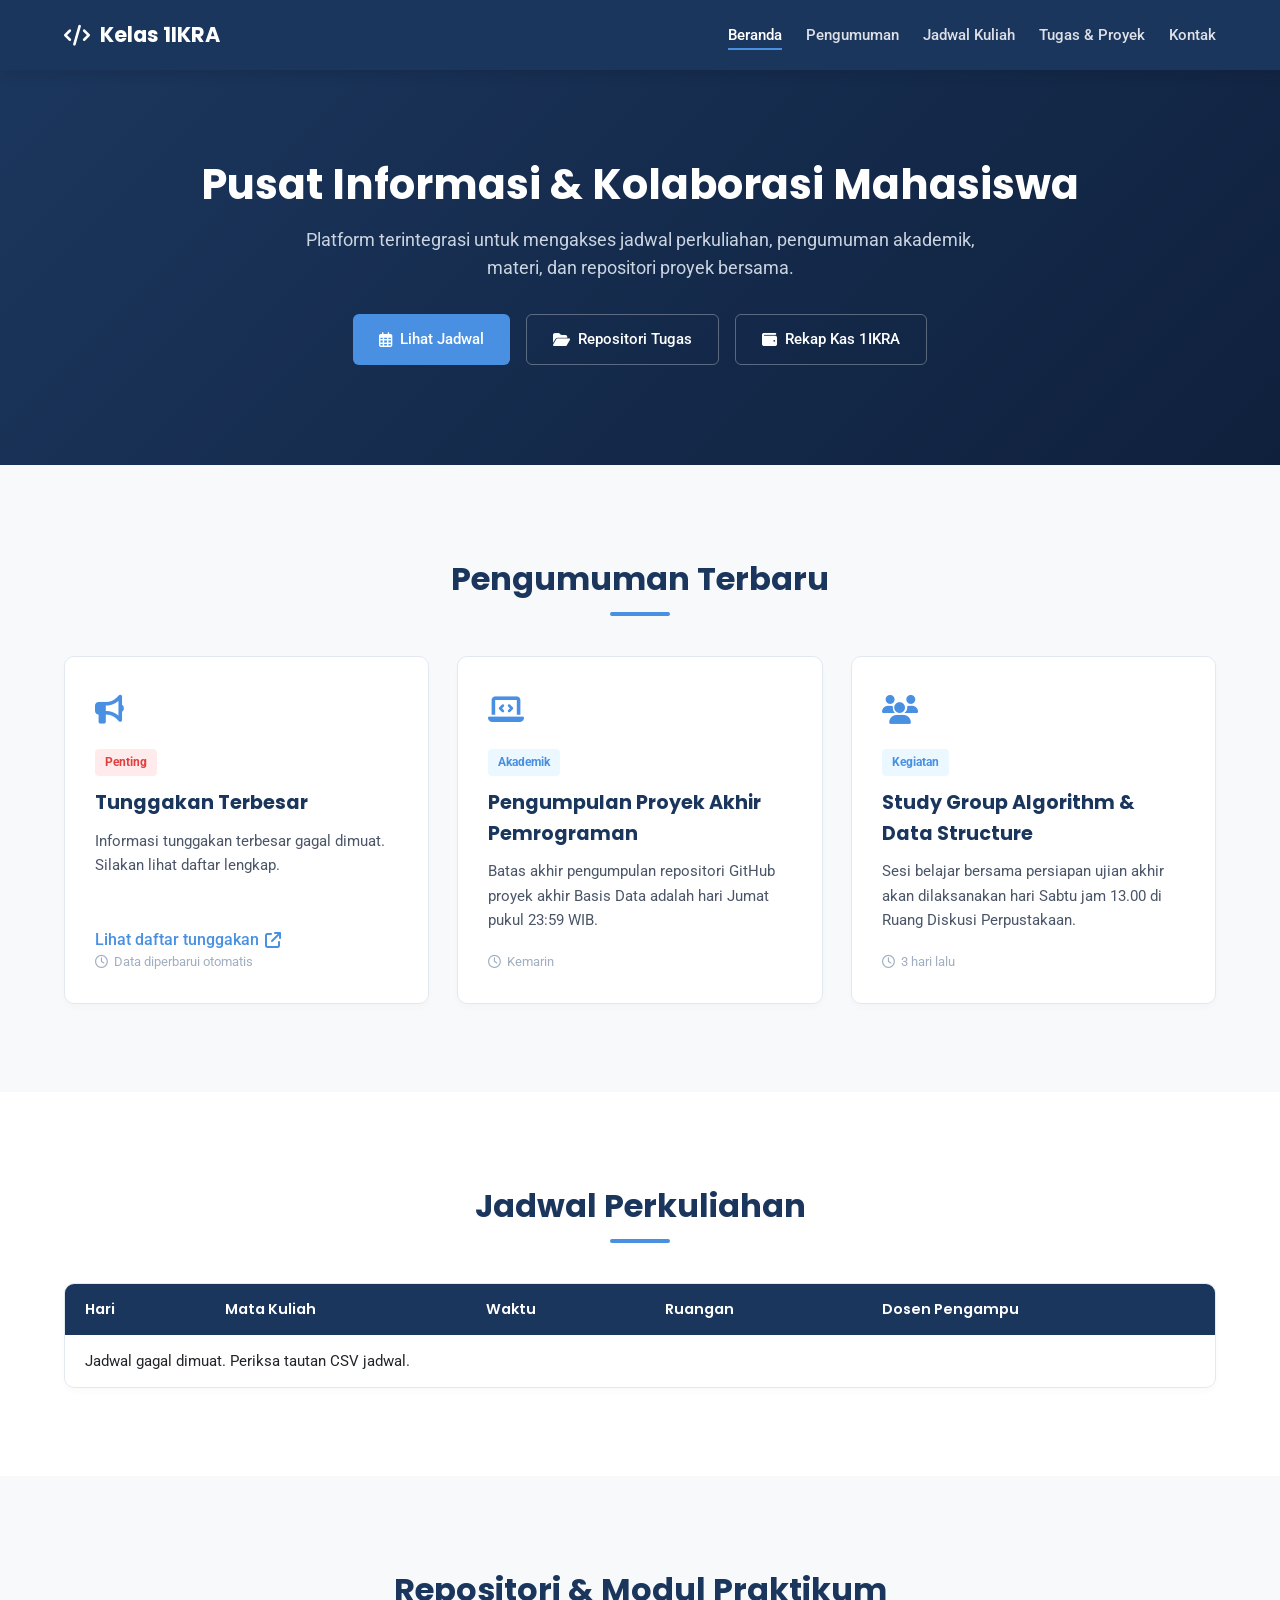
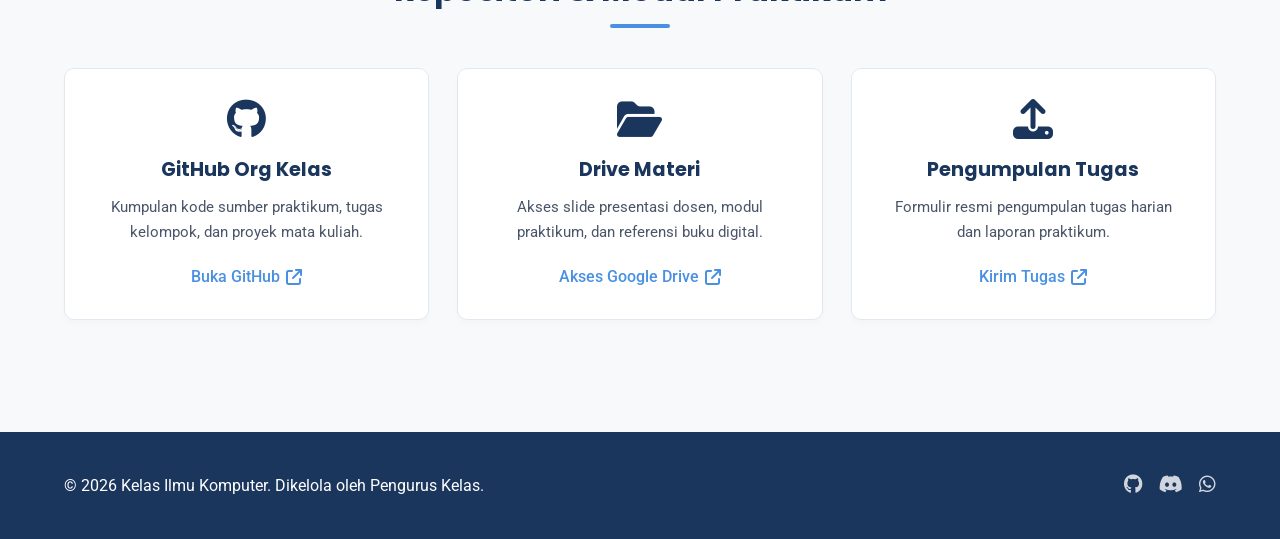
==== index.html @ df9030ff "perubahan2" ====
<!doctype html>
<html lang="id">
  <head>
    <meta charset="UTF-8" />
    <meta name="viewport" content="width=device-width, initial-scale=1.0" />
    <title>Ilmu Komputer - Portal Kelas</title>

    <link rel="preconnect" href="https://fonts.googleapis.com" />
    <link rel="preconnect" href="https://fonts.gstatic.com" crossorigin />
    <link
      href="https://fonts.googleapis.com/css2?family=Poppins:wght@600;700&family=Roboto:wght@400;500;700&display=swap"
      rel="stylesheet"
    />
    <link
      rel="stylesheet"
      href="https://cdnjs.cloudflare.com/ajax/libs/font-awesome/6.4.0/css/all.min.css"
    />
    <link rel="stylesheet" href="style.css" />
  </head>
  <body>
    <header>
      <div class="container nav-container">
        <a href="#" class="logo"> <i class="fa-solid fa-code"></i>Kelas 1IKRA</a>

        <button
          class="mobile-menu-btn"
          id="mobileMenuBtn"
          aria-label="Toggle Navigation"
        >
          <i class="fa-solid fa-bars"></i>
        </button>

        <nav aria-label="Navigasi utama">
          <ul class="nav-links" id="navLinks">
            <li><a href="#beranda" class="active">Beranda</a></li>
            <li><a href="#pengumuman">Pengumuman</a></li>
            <li><a href="#jadwal">Jadwal Kuliah</a></li>
            <li><a href="#tugas">Tugas & Proyek</a></li>
            <li><a href="#kontak">Kontak</a></li>
          </ul>
        </nav>
      </div>
    </header>

    <section class="hero" id="beranda">
      <div class="container">
        <h1>Pusat Informasi & Kolaborasi Mahasiswa</h1>
        <p>
          Platform terintegrasi untuk mengakses jadwal perkuliahan, pengumuman
          akademik, materi, dan repositori proyek bersama.
        </p>
        <div class="hero-buttons">
          <a href="#jadwal" class="btn btn-primary"
            ><i class="fa-regular fa-calendar-days"></i> Lihat Jadwal</a
          >
          <a href="#tugas" class="btn btn-outline"
            ><i class="fa-solid fa-folder-open"></i> Repositori Tugas</a
          >
          <a href="kas.html#ringkasan" class="btn btn-outline"
            ><i class="fa-solid fa-wallet"></i> Rekap Kas 1IKRA</a
          >
        </div>
      </div>
    </section>

    <section class="section" id="pengumuman">
      <div class="container">
        <h2 class="section-title">Pengumuman Terbaru</h2>
        <div class="grid-3">
          <div class="card">
            <div class="card-icon"><i class="fa-solid fa-bullhorn"></i></div>
            <span class="tag tag-urgent">Penting</span>
            <h3 id="tunggakan-announcement-title">Tunggakan Terbesar</h3>
            <p id="tunggakan-announcement-message">
              Memuat informasi tunggakan terbesar...
            </p>
            <a
              href="kas.html#tukang-nunggak"
              class="link-btn"
              >Lihat daftar tunggakan
              <i class="fa-solid fa-arrow-up-right-from-square"></i
            ></a>
            <small class="card-date"
              ><i class="fa-regular fa-clock"></i> Data diperbarui otomatis</small
            >
          </div>
          <div class="card">
            <div class="card-icon"><i class="fa-solid fa-laptop-code"></i></div>
            <span class="tag tag-info">Akademik</span>
            <h3>Pengumpulan Proyek Akhir Pemrograman</h3>
            <p>
              Batas akhir pengumpulan repositori GitHub proyek akhir Basis Data
              adalah hari Jumat pukul 23:59 WIB.
            </p>
            <small class="card-date"
              ><i class="fa-regular fa-clock"></i> Kemarin</small
            >
          </div>
          <div class="card">
            <div class="card-icon"><i class="fa-solid fa-users"></i></div>
            <span class="tag tag-info">Kegiatan</span>
            <h3>Study Group Algorithm & Data Structure</h3>
            <p>
              Sesi belajar bersama persiapan ujian akhir akan dilaksanakan hari
              Sabtu jam 13.00 di Ruang Diskusi Perpustakaan.
            </p>
            <small class="card-date"
              ><i class="fa-regular fa-clock"></i> 3 hari lalu</small
            >
          </div>
        </div>
      </div>
    </section>

    <section class="section section-alt" id="jadwal">
      <div class="container">
        <h2 class="section-title">Jadwal Perkuliahan</h2>
        <div class="table-container">
          <table class="schedule-table">
            <thead>
              <tr>
                <th>Hari</th>
                <th>Mata Kuliah</th>
                <th>Waktu</th>
                <th>Ruangan</th>
                <th>Dosen Pengampu</th>
              </tr>
            </thead>
            <tbody>
              <tr>
                <td colspan="5">Memuat jadwal...</td>
              </tr>
            </tbody>
          </table>
        </div>
      </div>
    </section>

    <section class="section" id="tugas">
      <div class="container">
        <h2 class="section-title">Repositori & Modul Praktikum</h2>
        <div class="grid-3">
          <div class="card resource-card">
            <i class="fa-brands fa-github resource-icon"></i>
            <h3>GitHub Org Kelas</h3>
            <p>
              Kumpulan kode sumber praktikum, tugas kelompok, dan proyek mata
              kuliah.
            </p>
            <a href="#" class="link-btn"
              >Buka GitHub <i class="fa-solid fa-arrow-up-right-from-square"></i
            ></a>
          </div>
          <div class="card resource-card">
            <i class="fa-solid fa-folder-open resource-icon"></i>
            <h3>Drive Materi</h3>
            <p>
              Akses slide presentasi dosen, modul praktikum, dan referensi buku
              digital.
            </p>
            <a href="#" class="link-btn"
              >Akses Google Drive
              <i class="fa-solid fa-arrow-up-right-from-square"></i
            ></a>
          </div>
          <div class="card resource-card">
            <i class="fa-solid fa-upload resource-icon"></i>
            <h3>Pengumpulan Tugas</h3>
            <p>
              Formulir resmi pengumpulan tugas harian dan laporan praktikum.
            </p>
            <a
              href="https://elearning2.universitasputrabangsa.ac.id/"
              class="link-btn"
              target="_blank"
              rel="noopener noreferrer"
              >Kirim Tugas <i class="fa-solid fa-arrow-up-right-from-square"></i
            ></a>
          </div>
        </div>
      </div>
    </section>

    <footer id="kontak">
      <div class="container footer-content">
        <p>&copy; 2026 Kelas Ilmu Komputer. Dikelola oleh Pengurus Kelas.</p>
        <div class="social-links">
          <a href="#" aria-label="GitHub"
            ><i class="fa-brands fa-github"></i
          ></a>
          <a href="#" aria-label="Discord"
            ><i class="fa-brands fa-discord"></i
          ></a>
          <a href="https://wa.me/6283817067681" aria-label="WhatsApp Group"
            ><i class="fa-brands fa-whatsapp"></i
          ></a>
        </div>
      </div>
    </footer>

    <script src="script.js"></script>
  </body>
</html>
---- style.css ----
/* ==========================================
   1. VARIABEL WARNA & FONT
   ========================================== */
:root {
    --bg-navy: #1B365D;       /* Biru Navy (Header & Identitas) */
    --accent-blue: #4A90E2;   /* Biru Muda (Tombol / Link) */
    --bg-light: #F8F9FA;      /* Abu-abu/Putih (Latar Belakang) */
    --text-dark: #212529;     /* Teks Utama */
    --white: #FFFFFF;
    --border-color: #E2E8F0;
    --tag-urgent-bg: #FFEBEB;
    --tag-urgent-color: #E53E3E;
    
    --font-heading: 'Poppins', sans-serif;
    --font-body: 'Roboto', sans-serif;
}

/* ==========================================
   2. RESET & STILISASI DASAR
   ========================================== */
* {
    margin: 0;
    padding: 0;
    box-sizing: border-box;
}

html {
    scroll-behavior: smooth;
}

body {
    font-family: var(--font-body);
    background-color: var(--bg-light);
    color: var(--text-dark);
    line-height: 1.6;
}

h1, h2, h3, h4, h5, h6 {
    font-family: var(--font-heading);
    color: var(--bg-navy);
}

a {
    text-decoration: none;
    color: var(--accent-blue);
    transition: all 0.3s ease;
}

a:hover {
    opacity: 0.85;
}

.container {
    width: 90%;
    max-width: 1200px;
    margin: 0 auto;
}

.section {
    padding: 88px 0;
    scroll-margin-top: 70px;
}

.section-alt {
    background-color: var(--white);
}

.section-title {
    text-align: center;
    margin-bottom: 40px;
    font-size: 2rem;
    position: relative;
}

.section-title::after {
    content: '';
    width: 60px;
    height: 4px;
    background-color: var(--accent-blue);
    display: block;
    margin: 8px auto 0 auto;
    border-radius: 2px;
}

/* ==========================================
   3. HEADER & NAVIGASI
   ========================================== */
header {
    background-color: var(--bg-navy);
    position: sticky;
    top: 0;
    z-index: 1000;
    box-shadow: 0 4px 12px rgba(0, 0, 0, 0.1);
}

.nav-container {
    display: flex;
    justify-content: space-between;
    align-items: center;
    height: 70px;
}

.logo {
    font-family: var(--font-heading);
    font-size: 1.3rem;
    font-weight: 700;
    color: var(--white);
    display: flex;
    align-items: center;
    gap: 10px;
}

.nav-links {
    display: flex;
    list-style: none;
    gap: 24px;
}

.nav-links a {
    color: rgba(255, 255, 255, 0.85);
    font-weight: 500;
    font-size: 0.95rem;
    padding: 6px 0;
    position: relative;
}

.nav-links a:hover,
.nav-links a.active {
    color: var(--white);
}

.nav-links a.active::after {
    content: '';
    position: absolute;
    bottom: 0;
    left: 0;
    width: 100%;
    height: 2px;
    background-color: var(--accent-blue);
}

.mobile-menu-btn {
    display: none;
    background: none;
    border: none;
    color: var(--white);
    font-size: 1.5rem;
    cursor: pointer;
}

/* ==========================================
   4. HERO SECTION
   ========================================== */
.hero {
    background: linear-gradient(135deg, var(--bg-navy) 0%, #0F203C 100%);
    color: var(--white);
    padding: 90px 0 100px 0;
    text-align: center;
}

.hero-badge {
    background-color: rgba(74, 144, 226, 0.15);
    color: var(--accent-blue);
    border: 1px solid var(--accent-blue);
    padding: 6px 16px;
    border-radius: 20px;
    font-size: 0.85rem;
    font-weight: 500;
    display: inline-block;
    margin-bottom: 20px;
}

.hero h1 {
    color: var(--white);
    font-size: 2.6rem;
    margin-bottom: 16px;
    line-height: 1.2;
}

.hero p {
    font-size: 1.1rem;
    color: #CBD5E1;
    max-width: 680px;
    margin: 0 auto 32px auto;
}

.hero-buttons {
    display: flex;
    justify-content: center;
    gap: 16px;
    flex-wrap: wrap;
}

.btn {
    padding: 12px 26px;
    border-radius: 6px;
    font-weight: 500;
    font-size: 0.95rem;
    display: inline-flex;
    align-items: center;
    gap: 8px;
    cursor: pointer;
    transition: all 0.3s ease;
}

.btn-primary {
    background-color: var(--accent-blue);
    color: var(--white);
}

.btn-primary:hover {
    background-color: #357ABD;
    color: var(--white);
}

.btn-outline {
    background-color: transparent;
    color: var(--white);
    border: 1px solid rgba(255, 255, 255, 0.3);
}

.btn-outline:hover {
    border-color: var(--white);
    background-color: rgba(255, 255, 255, 0.05);
    color: var(--white);
}

/* ==========================================
   5. CARDS & GRID
   ========================================== */
.grid-3 {
    display: grid;
    grid-template-columns: repeat(auto-fit, minmax(300px, 1fr));
    gap: 28px;
}

.card {
    background-color: var(--white);
    border: 1px solid var(--border-color);
    border-radius: 10px;
    padding: 30px;
    box-shadow: 0 4px 6px rgba(0, 0, 0, 0.02);
    transition: transform 0.25s ease, box-shadow 0.25s ease;
    display: flex;
    flex-direction: column;
}

.section > .container > *:not(.section-title) {
    animation: section-entry 0.7s ease both;
}

.reveal {
    opacity: 0;
    transform: translateY(28px);
    transition: opacity 0.7s ease, transform 0.7s ease;
}

.reveal.is-visible {
    opacity: 1;
    transform: translateY(0);
}

.card:hover {
    transform: translateY(-5px);
    box-shadow: 0 10px 20px rgba(0, 0, 0, 0.06);
}

.card-icon {
    font-size: 1.8rem;
    color: var(--accent-blue);
    margin-bottom: 16px;
}

.tag {
    align-self: flex-start;
    padding: 4px 10px;
    font-size: 0.75rem;
    border-radius: 4px;
    font-weight: 700;
    margin-bottom: 12px;
}

.tag-info {
    background-color: #EBF8FF;
    color: var(--accent-blue);
}

.tag-urgent {
    background-color: var(--tag-urgent-bg);
    color: var(--tag-urgent-color);
}

.card h3 {
    font-size: 1.2rem;
    margin-bottom: 10px;
}

.card p {
    font-size: 0.95rem;
    color: #4A5568;
    margin-bottom: 20px;
    flex-grow: 1;
}

.card-date {
    color: #A0AEC0;
    font-size: 0.8rem;
    display: flex;
    align-items: center;
    gap: 6px;
}

/* Resource Cards */
.resource-card {
    text-align: center;
    align-items: center;
}

.resource-icon {
    font-size: 2.5rem;
    color: var(--bg-navy);
    margin-bottom: 16px;
}

.link-btn {
    font-weight: 500;
    display: inline-flex;
    align-items: center;
    gap: 6px;
}

/* ==========================================
   6. TABEL JADWAL
   ========================================== */
.table-container {
    overflow-x: auto;
    background-color: var(--white);
    border-radius: 10px;
    border: 1px solid var(--border-color);
    box-shadow: 0 4px 6px rgba(0, 0, 0, 0.02);
    margin-top: 8px;
}

.schedule-table {
    width: 100%;
    border-collapse: collapse;
    text-align: left;
}

.schedule-table th {
    background-color: var(--bg-navy);
    color: var(--white);
    font-family: var(--font-heading);
    padding: 14px 20px;
    font-size: 0.9rem;
    font-weight: 600;
}

.schedule-table td {
    padding: 14px 20px;
    border-bottom: 1px solid var(--border-color);
    font-size: 0.95rem;
}

.schedule-table tbody tr:last-child td {
    border-bottom: none;
}

.schedule-table tbody tr:hover {
    background-color: #F1F5F9;
}

/* ==========================================
   7. FOOTER
   ========================================== */
footer {
    background-color: var(--bg-navy);
    color: var(--white);
    padding: 38px 0;
    margin-top: 24px;
}

.footer-content {
    display: flex;
    justify-content: space-between;
    align-items: center;
    flex-wrap: wrap;
    gap: 16px;
}

.social-links {
    display: flex;
    gap: 16px;
}

.social-links a {
    color: var(--white);
    font-size: 1.2rem;
    opacity: 0.8;
}

.social-links a:hover {
    color: var(--accent-blue);
    opacity: 1;
}

/* ==========================================
   8. RESPONSIVE DESIGN
   ========================================== */
@media (max-width: 768px) {
    .mobile-menu-btn {
        display: block;
    }

    .nav-links {
        display: none;
        flex-direction: column;
        position: absolute;
        top: 70px;
        left: 0;
        width: 100%;
        background-color: var(--bg-navy);
        padding: 20px;
        box-shadow: 0 8px 16px rgba(0, 0, 0, 0.2);
    }

    .nav-links.show {
        display: flex;
    }

    .hero h1 {
        font-size: 2rem;
    }

    .section {
        padding: 64px 0;
    }

    .footer-content {
        flex-direction: column;
        text-align: center;
    }
}

@keyframes section-entry {
    from {
        opacity: 0;
        transform: translateY(18px);
    }

    to {
        opacity: 1;
        transform: translateY(0);
    }
}

@media (prefers-reduced-motion: reduce) {
    html {
        scroll-behavior: auto;
    }

    *,
    *::before,
    *::after {
        animation-duration: 0.01ms !important;
        animation-iteration-count: 1 !important;
        scroll-behavior: auto !important;
        transition-duration: 0.01ms !important;
    }

    .reveal {
        opacity: 1;
        transform: none;
    }
}

.kas-hero {
    padding-bottom: 82px;
}

.kas-summary-section {
    padding-top: 72px;
}

.summary-card h3 {
    margin-bottom: 10px;
    font-size: 1.35rem;
    overflow-wrap: anywhere;
}

.summary-card p {
    margin-bottom: 0;
}

.balance-card {
    background: linear-gradient(135deg, var(--bg-navy) 0%, #0f203c 100%);
}

.balance-card h3,
.balance-card p {
    color: var(--white);
}

.kas-table-container {
    margin-top: 0;
}

.kas-table {
    min-width: 680px;
}

.kas-table td {
    color: var(--text-dark);
}

@media (max-width: 768px) {
    .kas-hero {
        padding-bottom: 64px;
    }

    .kas-summary-section {
        padding-top: 56px;
    }
}
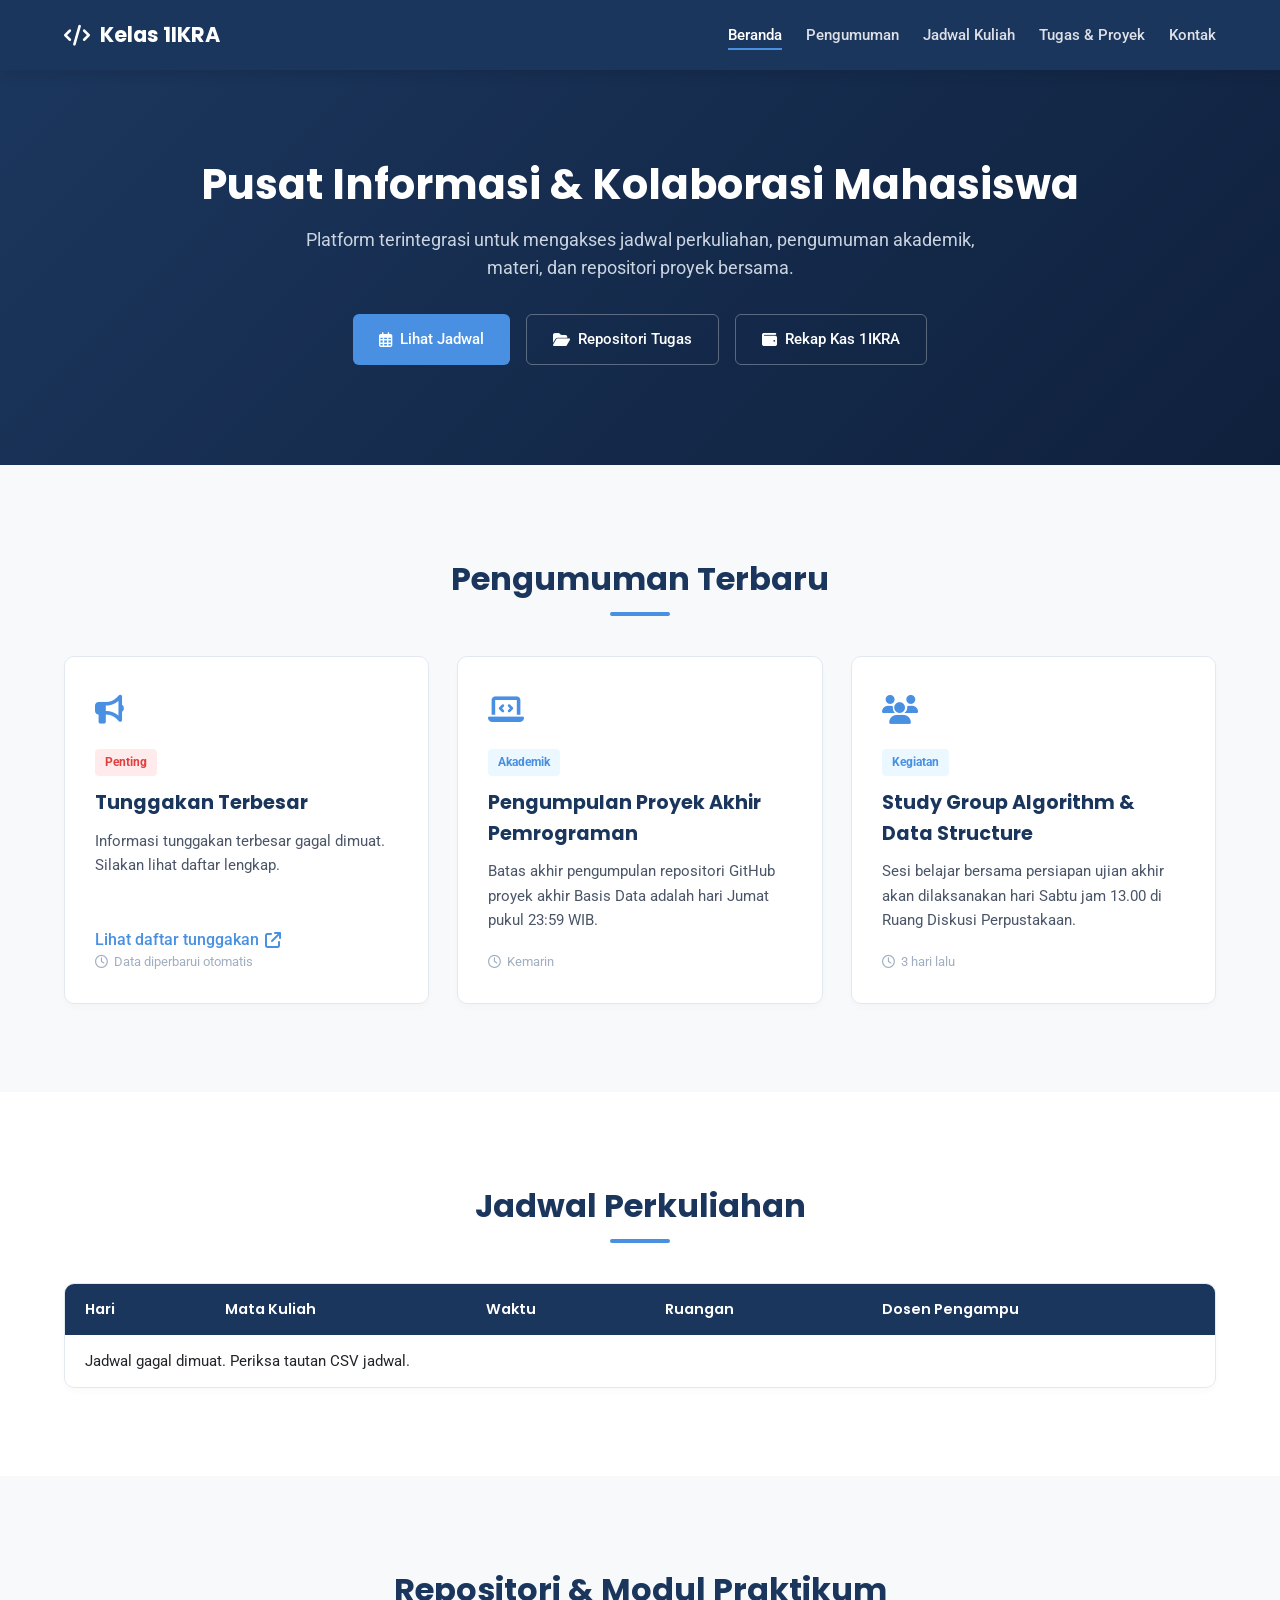
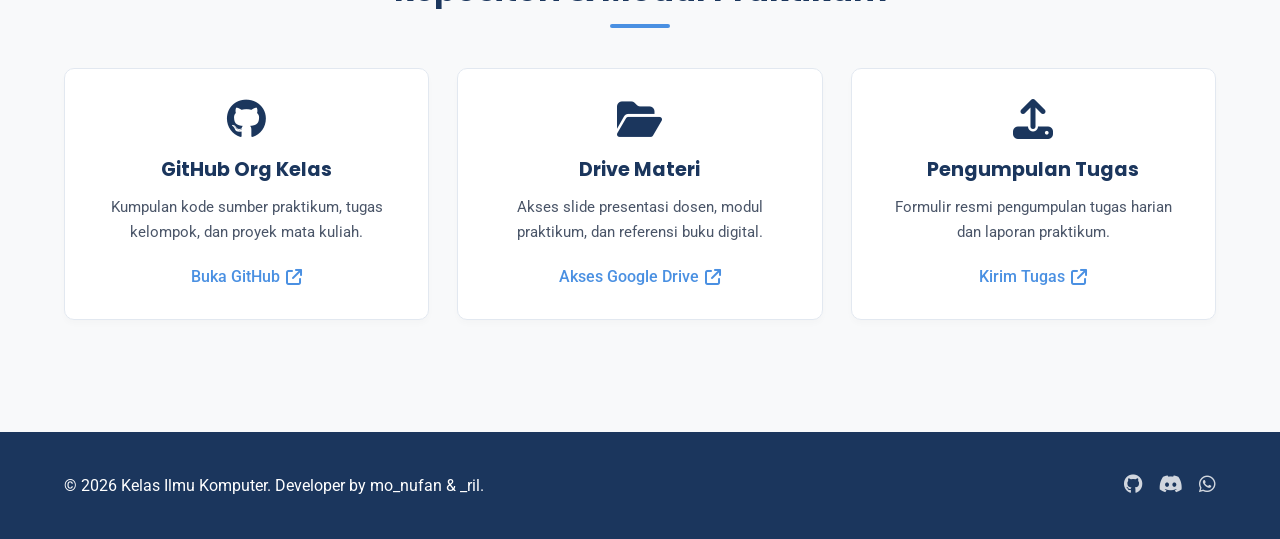
==== commit d657517f: "perubahan6" ====
--- a/index.html
+++ b/index.html
@@ -20,7 +20,9 @@
   <body>
     <header>
       <div class="container nav-container">
-        <a href="#" class="logo"> <i class="fa-solid fa-code"></i>Kelas 1IKRA</a>
+        <a href="#" class="logo">
+          <i class="fa-solid fa-code"></i>Kelas 1IKRA</a
+        >
 
         <button
           class="mobile-menu-btn"
@@ -74,14 +76,13 @@
             <p id="tunggakan-announcement-message">
               Memuat informasi tunggakan terbesar...
             </p>
-            <a
-              href="kas.html#tukang-nunggak"
-              class="link-btn"
+            <a href="kas.html#tukang-nunggak" class="link-btn"
               >Lihat daftar tunggakan
               <i class="fa-solid fa-arrow-up-right-from-square"></i
             ></a>
             <small class="card-date"
-              ><i class="fa-regular fa-clock"></i> Data diperbarui otomatis</small
+              ><i class="fa-regular fa-clock"></i> Data diperbarui
+              otomatis</small
             >
           </div>
           <div class="card">
@@ -183,7 +184,7 @@
 
     <footer id="kontak">
       <div class="container footer-content">
-        <p>&copy; 2026 Kelas Ilmu Komputer. Dikelola oleh Pengurus Kelas.</p>
+        <p>&copy; 2026 Kelas Ilmu Komputer. Developer by mo_nufan & _ril.</p>
         <div class="social-links">
           <a href="#" aria-label="GitHub"
             ><i class="fa-brands fa-github"></i
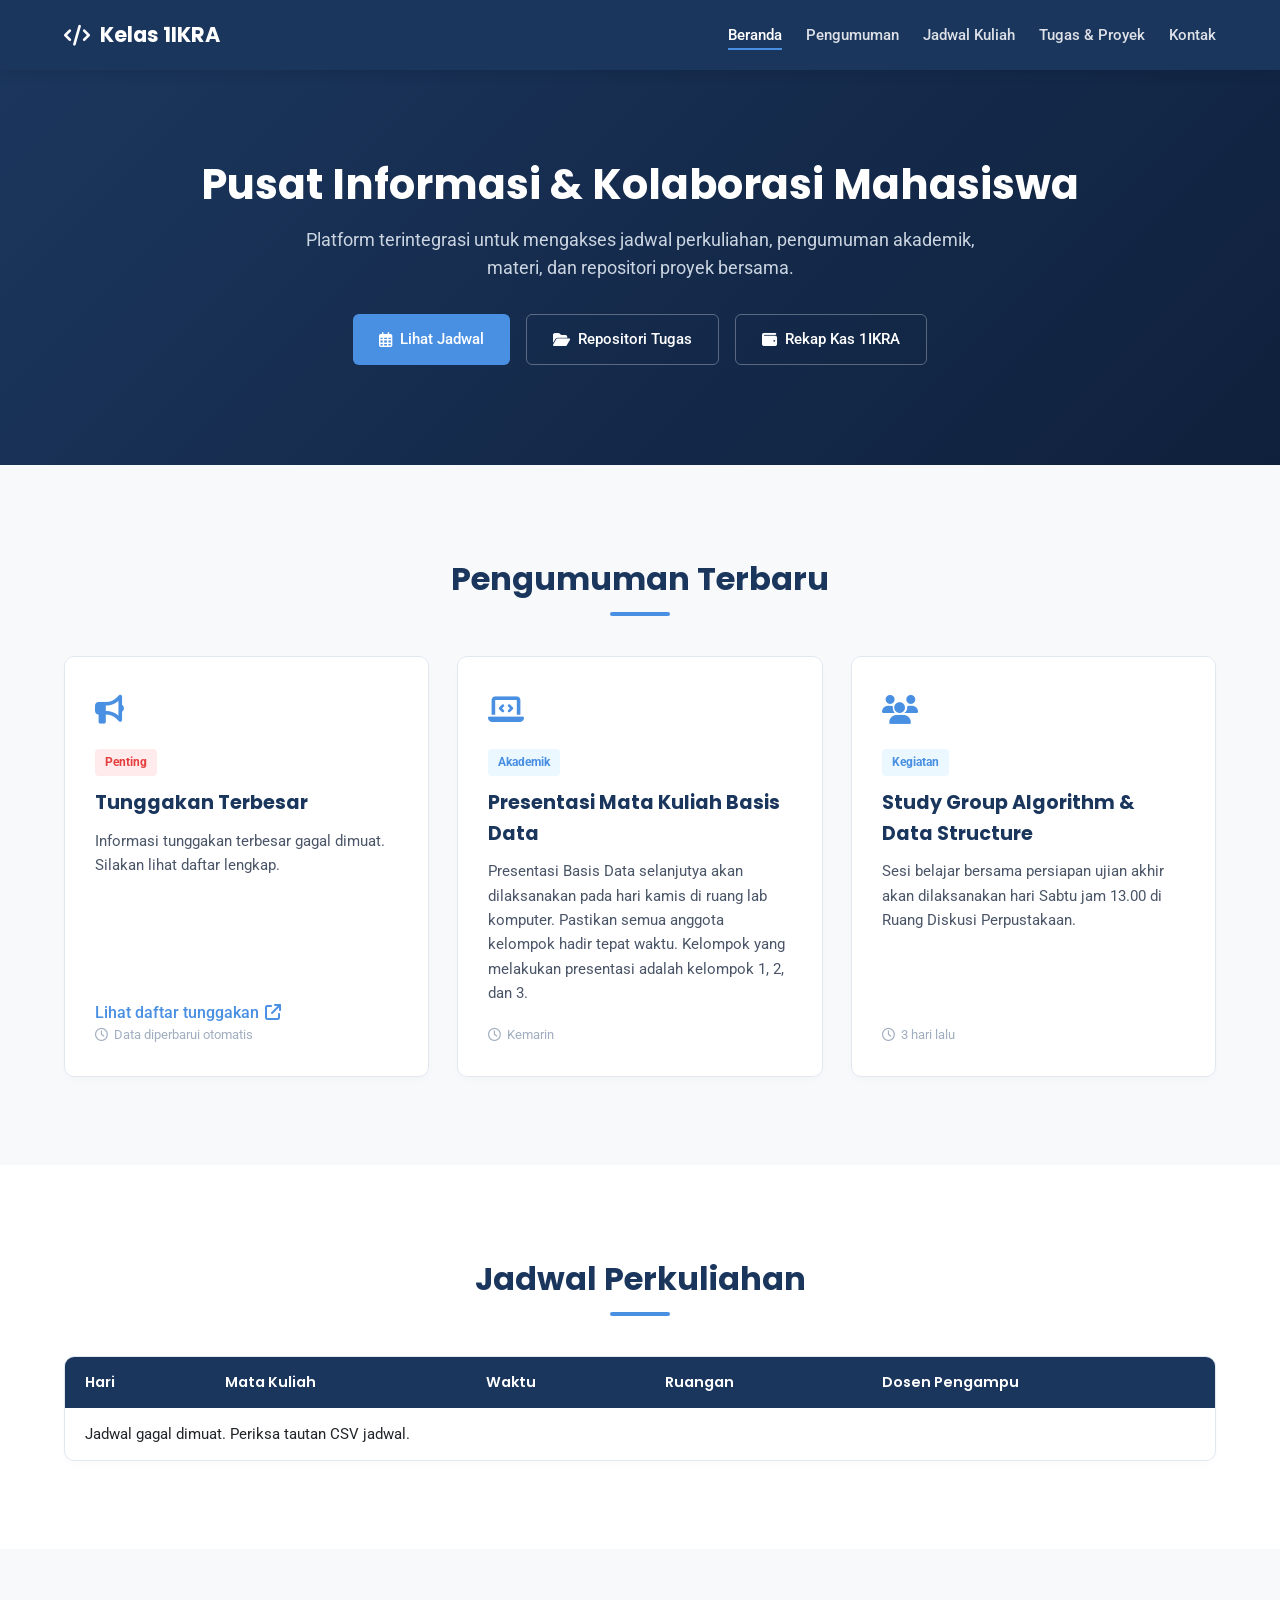
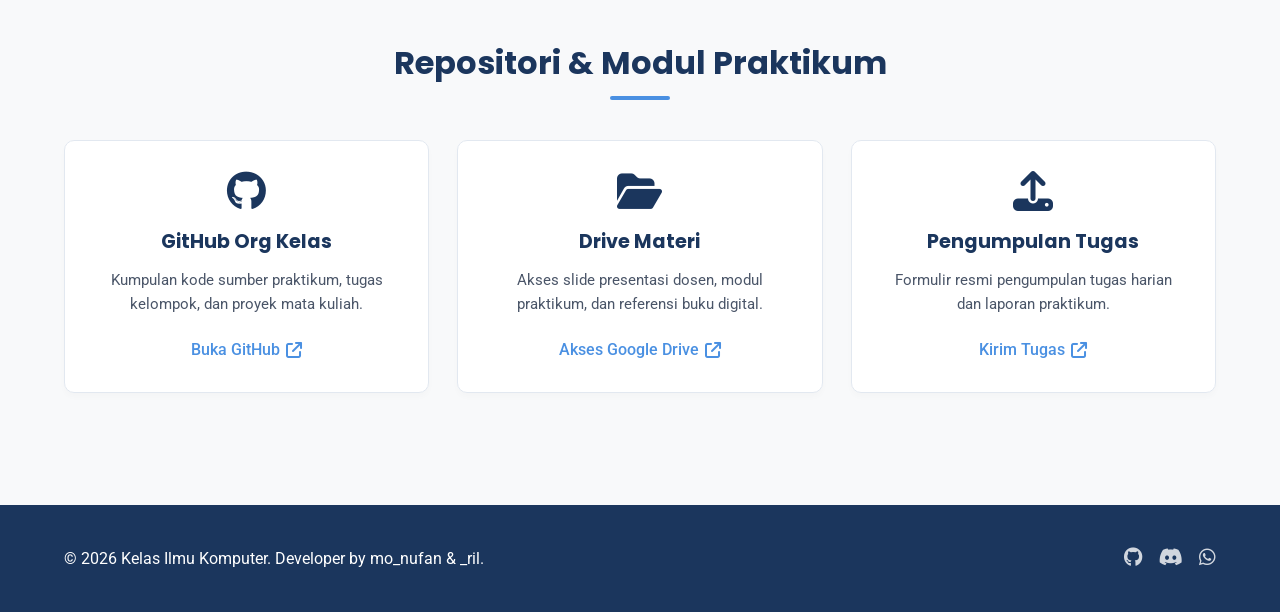
==== commit 71af3c34: "perubahan7" ====
--- a/index.html
+++ b/index.html
@@ -88,10 +88,12 @@
           <div class="card">
             <div class="card-icon"><i class="fa-solid fa-laptop-code"></i></div>
             <span class="tag tag-info">Akademik</span>
-            <h3>Pengumpulan Proyek Akhir Pemrograman</h3>
-            <p>
-              Batas akhir pengumpulan repositori GitHub proyek akhir Basis Data
-              adalah hari Jumat pukul 23:59 WIB.
+            <h3>Presentasi Mata Kuliah Basis Data</h3>
+            <p>
+              Presentasi Basis Data selanjutya akan dilaksanakan pada hari kamis
+              di ruang lab komputer. Pastikan semua anggota kelompok hadir tepat
+              waktu. Kelompok yang melakukan presentasi adalah kelompok 1, 2,
+              dan 3.
             </p>
             <small class="card-date"
               ><i class="fa-regular fa-clock"></i> Kemarin</small
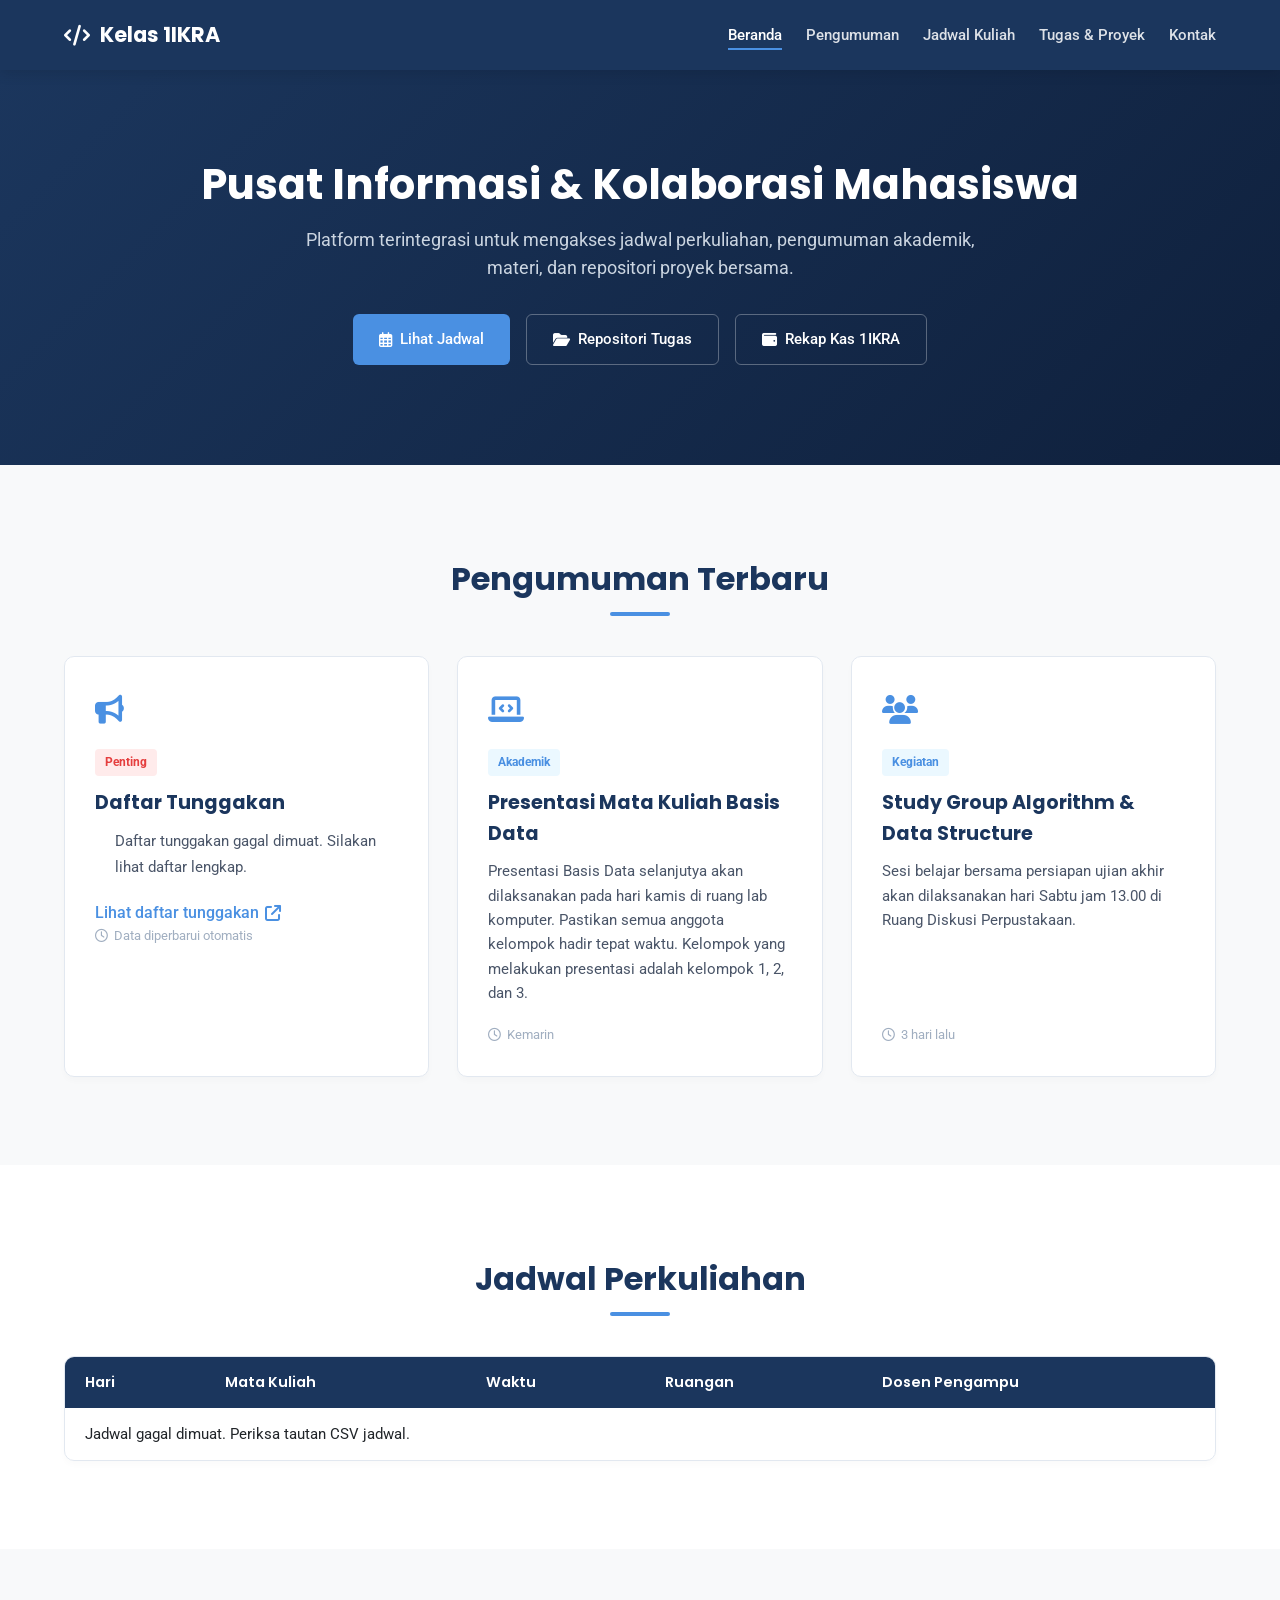
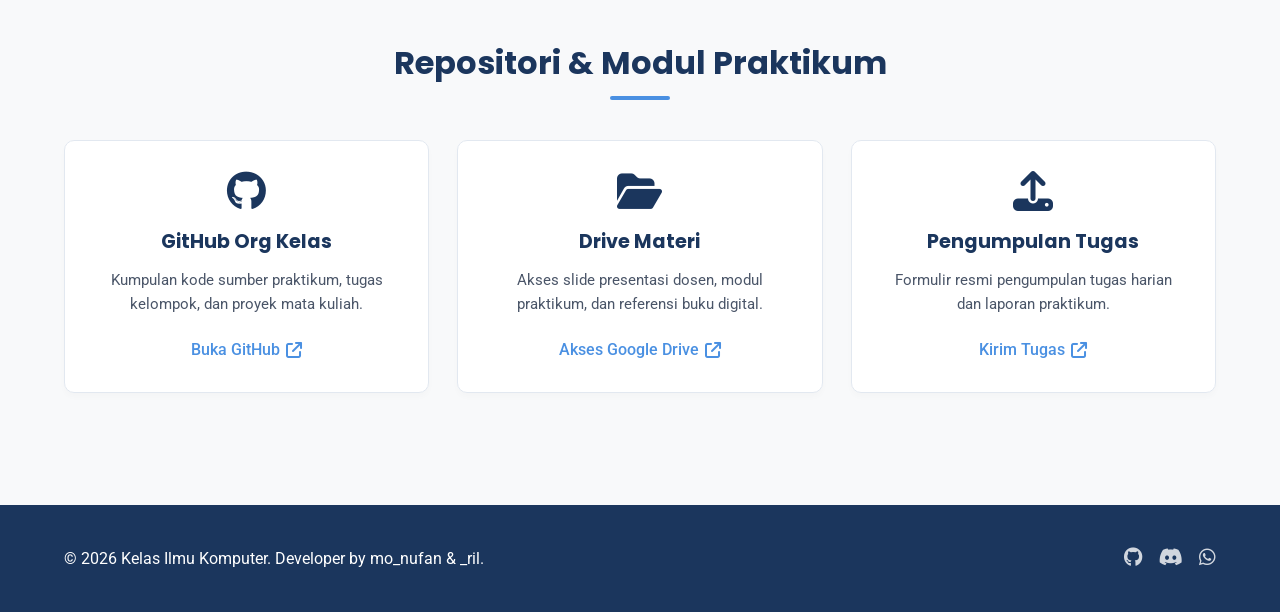
==== commit 0b049904: "perubahan8" ====
--- a/index.html
+++ b/index.html
@@ -72,10 +72,10 @@
           <div class="card">
             <div class="card-icon"><i class="fa-solid fa-bullhorn"></i></div>
             <span class="tag tag-urgent">Penting</span>
-            <h3 id="tunggakan-announcement-title">Tunggakan Terbesar</h3>
-            <p id="tunggakan-announcement-message">
-              Memuat informasi tunggakan terbesar...
-            </p>
+            <h3 id="tunggakan-announcement-title">Daftar Tunggakan</h3>
+            <ul id="tunggakan-announcement-message" class="tunggakan-list">
+              <li>Memuat daftar tunggakan...</li>
+            </ul>
             <a href="kas.html#tukang-nunggak" class="link-btn"
               >Lihat daftar tunggakan
               <i class="fa-solid fa-arrow-up-right-from-square"></i
--- a/style.css
+++ b/style.css
@@ -302,6 +302,18 @@
     flex-grow: 1;
 }
 
+.tunggakan-list {
+    color: #4A5568;
+    font-size: 0.95rem;
+    line-height: 1.7;
+    margin: 0 0 20px;
+    padding-left: 20px;
+}
+
+.tunggakan-list li::marker {
+    color: var(--tag-urgent-color);
+}
+
 .card-date {
     color: #A0AEC0;
     font-size: 0.8rem;
